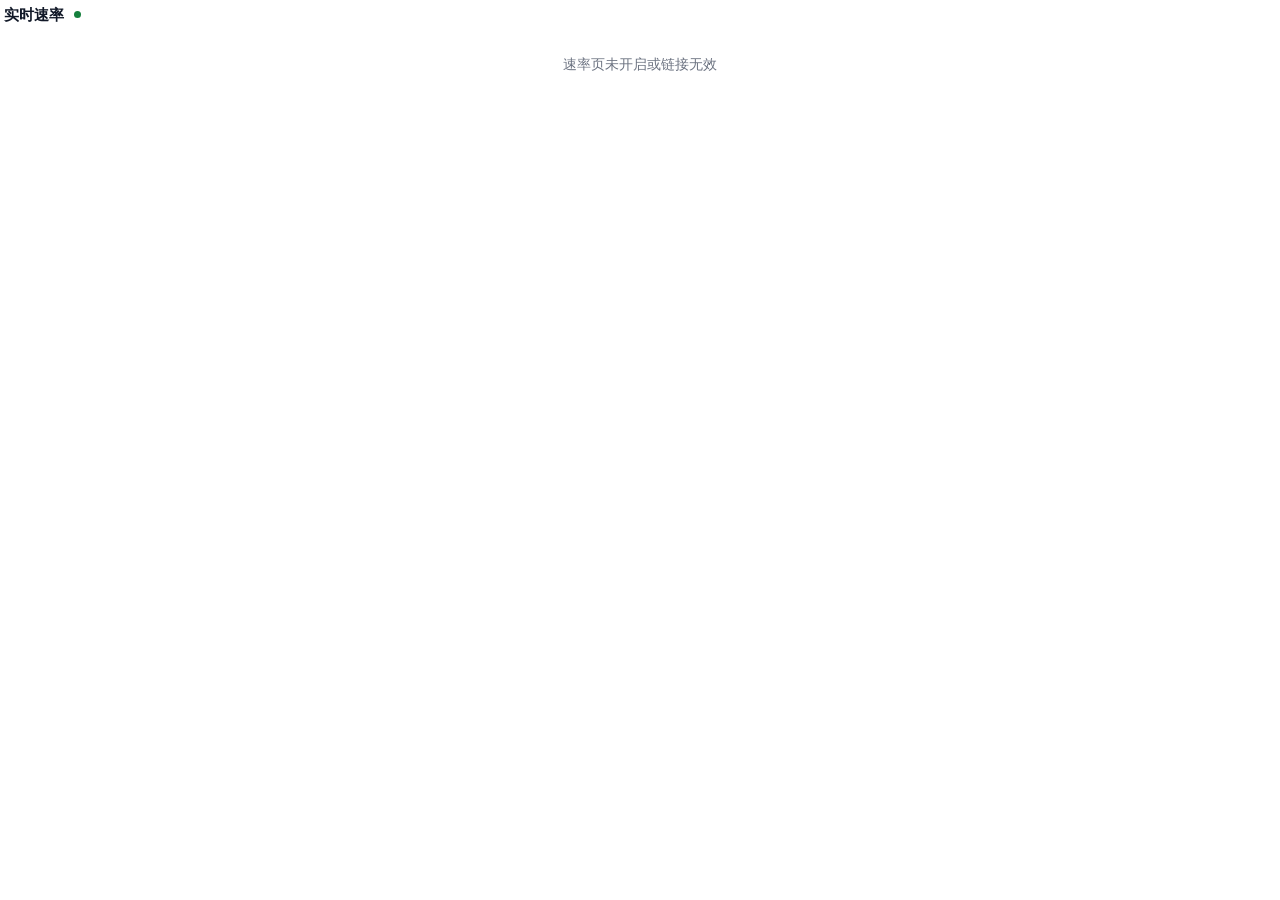
==== app/static/status.html @ 7c9ccd20 "新增实时速率：实例流量上报、按组公开速率页（可嵌入 NY 公告） - 实例可一键安装 gcpvm-traffic 上报服务（bash + curl，每 5 秒上报网卡累计字节） - 面板计算每台实例实" ====
<!doctype html>
<html lang="zh-CN">
<head>
<meta charset="utf-8">
<meta name="viewport" content="width=device-width, initial-scale=1">
<meta name="robots" content="noindex">
<title>实时速率</title>
<style>
:root {
  --bg: transparent; --card: #ffffff; --line: #e5e7eb; --text: #111827; --muted: #6b7280;
  --rx: #0d9488; --tx: #2563eb; --ok: #15803d; --ok-bg: #dcfce7; --off: #6b7280; --off-bg: #f3f4f6;
}
:root[data-theme="dark"] {
  --card: #1f2329; --line: #30363d; --text: #e6edf3; --muted: #8b949e;
  --rx: #2dd4bf; --tx: #60a5fa; --ok: #4ade80; --ok-bg: #12301f; --off: #8b949e; --off-bg: #262c36;
}
@media (prefers-color-scheme: dark) {
  :root[data-theme="auto"] {
    --card: #1f2329; --line: #30363d; --text: #e6edf3; --muted: #8b949e;
    --rx: #2dd4bf; --tx: #60a5fa; --ok: #4ade80; --ok-bg: #12301f; --off: #8b949e; --off-bg: #262c36;
  }
}
* { box-sizing: border-box; }
html, body { margin: 0; background: var(--bg); color: var(--text);
  font: 14px/1.45 -apple-system, BlinkMacSystemFont, "Segoe UI", "PingFang SC", "Microsoft YaHei", sans-serif; }
.wrap { padding: 4px 2px; }
.head { display: flex; align-items: center; gap: 10px; margin: 0 2px 10px; flex-wrap: wrap; }
.head h1 { font-size: 15px; margin: 0; font-weight: 650; }
.live { display: inline-flex; align-items: center; gap: 6px; font-size: 12px; color: var(--muted); }
.live i { width: 7px; height: 7px; border-radius: 50%; background: var(--ok); animation: pulse 2s infinite; }
.live.stale i { background: var(--off); animation: none; }
@keyframes pulse { 0%,100% { opacity: 1 } 50% { opacity: .3 } }
.grid { display: grid; grid-template-columns: repeat(auto-fill, minmax(230px, 1fr)); gap: 10px; }
.card { background: var(--card); border: 1px solid var(--line); border-radius: 10px; padding: 12px 14px 10px; }
.top { display: flex; justify-content: space-between; align-items: center; gap: 8px; margin-bottom: 8px; }
.name { font-weight: 650; font-size: 14.5px; white-space: nowrap; overflow: hidden; text-overflow: ellipsis; }
.pill { font-size: 11.5px; padding: 1px 8px; border-radius: 99px; white-space: nowrap; color: var(--ok); background: var(--ok-bg); }
.pill.off { color: var(--off); background: var(--off-bg); }
.rates { display: grid; grid-template-columns: 1fr 1fr; gap: 6px; }
.rate .lbl { font-size: 11.5px; color: var(--muted); }
.rate .val { font-size: 20px; font-weight: 650; font-variant-numeric: tabular-nums; letter-spacing: -.01em; }
.rate .val small { font-size: 12px; font-weight: 500; color: var(--muted); margin-left: 3px; }
.rx .lbl::before, .tx .lbl::before { content: ""; display: inline-block; width: 8px; height: 8px; border-radius: 2px; margin-right: 5px; vertical-align: 0; }
.rx .lbl::before { background: var(--rx); }
.tx .lbl::before { background: var(--tx); }
svg.spark { display: block; width: 100%; height: 34px; margin-top: 6px; }
.msg { color: var(--muted); padding: 18px 4px; text-align: center; }
</style>
</head>
<body>
<div class="wrap">
  <div class="head">
    <h1 id="title">实时速率</h1>
    <span class="live" id="live"><i></i><span id="updated">连接中…</span></span>
  </div>
  <div class="grid" id="grid"></div>
  <div class="msg" id="msg" hidden></div>
</div>
<script>
"use strict";
const params = new URLSearchParams(location.search);
const theme = ["light", "dark", "auto"].includes(params.get("theme")) ? params.get("theme") : "auto";
document.documentElement.dataset.theme = theme;
if (params.get("bg")) {
  const bg = params.get("bg");
  if (/^(transparent|#[0-9a-fA-F]{3,8})$/.test(bg)) document.documentElement.style.setProperty("--bg", bg);
}
const HISTORY = 36;
const history = {};
const esc = (v) => String(v ?? "").replace(/[&<>"']/g, (c) => ({ "&": "&amp;", "<": "&lt;", ">": "&gt;", '"': "&quot;", "'": "&#39;" }[c]));

function fmt(bps) {
  const units = [["Gbps", 1e9], ["Mbps", 1e6], ["Kbps", 1e3]];
  for (const [u, n] of units) if (bps >= n) return [(bps / n).toFixed(bps / n >= 100 ? 0 : bps / n >= 10 ? 1 : 2), u];
  return [String(Math.round(bps)), "bps"];
}
function spark(points, max) {
  const w = 200, h = 34, step = w / (HISTORY - 1);
  const base = `<line x1="0" y1="${h - 1}" x2="${w}" y2="${h - 1}" stroke="var(--line)" stroke-width="1" vector-effect="non-scaling-stroke"/>`;
  if (points.length < 2) return `<svg class="spark" viewBox="0 0 ${w} ${h}" preserveAspectRatio="none" aria-hidden="true">${base}</svg>`;
  const off = HISTORY - points.length;
  const path = (key) => points.map((p, i) => `${((off + i) * step).toFixed(1)},${(h - 2 - (p[key] / max) * (h - 4)).toFixed(1)}`).join(" ");
  return `<svg class="spark" viewBox="0 0 ${w} ${h}" preserveAspectRatio="none" aria-hidden="true">${base}
    <polyline points="${path("rx")}" fill="none" stroke="var(--rx)" stroke-width="1.6" vector-effect="non-scaling-stroke"/>
    <polyline points="${path("tx")}" fill="none" stroke="var(--tx)" stroke-width="1.6" vector-effect="non-scaling-stroke"/>
  </svg>`;
}
function render(data) {
  document.getElementById("title").textContent = data.title || "实时速率";
  document.title = data.title || "实时速率";
  const grid = document.getElementById("grid");
  const msg = document.getElementById("msg");
  if (!data.groups.length) {
    grid.innerHTML = "";
    msg.textContent = "暂无数据";
    msg.hidden = false;
    return;
  }
  msg.hidden = true;
  grid.innerHTML = data.groups.map((g) => {
    const h = (history[g.name] = (history[g.name] || []).concat([{ rx: g.rx_bps, tx: g.tx_bps }]).slice(-HISTORY));
    const max = Math.max(1, ...h.map((p) => Math.max(p.rx, p.tx)));
    const [rv, ru] = fmt(g.rx_bps);
    const [tv, tu] = fmt(g.tx_bps);
    const online = g.online > 0;
    return `<div class="card">
      <div class="top"><span class="name" title="${esc(g.name)}">${esc(g.name)}</span>
        <span class="pill ${online ? "" : "off"}">${online ? `${g.online}/${g.total} 在线` : "离线"}</span></div>
      <div class="rates">
        <div class="rate rx"><div class="lbl">下行</div><div class="val">${rv}<small>${ru}</small></div></div>
        <div class="rate tx"><div class="lbl">上行</div><div class="val">${tv}<small>${tu}</small></div></div>
      </div>
      ${spark(h, max)}
    </div>`;
  }).join("");
}
let fails = 0;
async function tick() {
  try {
    const key = params.get("key") || "";
    const res = await fetch(`/api/public/traffic?key=${encodeURIComponent(key)}`, { cache: "no-store" });
    if (res.status === 404) {
      document.getElementById("grid").innerHTML = "";
      const msg = document.getElementById("msg");
      msg.textContent = "速率页未开启或链接无效";
      msg.hidden = false;
      document.getElementById("updated").textContent = "";
      return setTimeout(tick, 30000);
    }
    const data = await res.json();
    render(data);
    fails = 0;
    document.getElementById("live").classList.remove("stale");
    document.getElementById("updated").textContent = "实时 · " + new Date().toLocaleTimeString("zh-CN", { hour12: false });
  } catch (_) {
    fails += 1;
    if (fails >= 2) {
      document.getElementById("live").classList.add("stale");
      document.getElementById("updated").textContent = "连接中断，重试中…";
    }
  }
  setTimeout(tick, 5000);
}
tick();
</script>
</body>
</html>
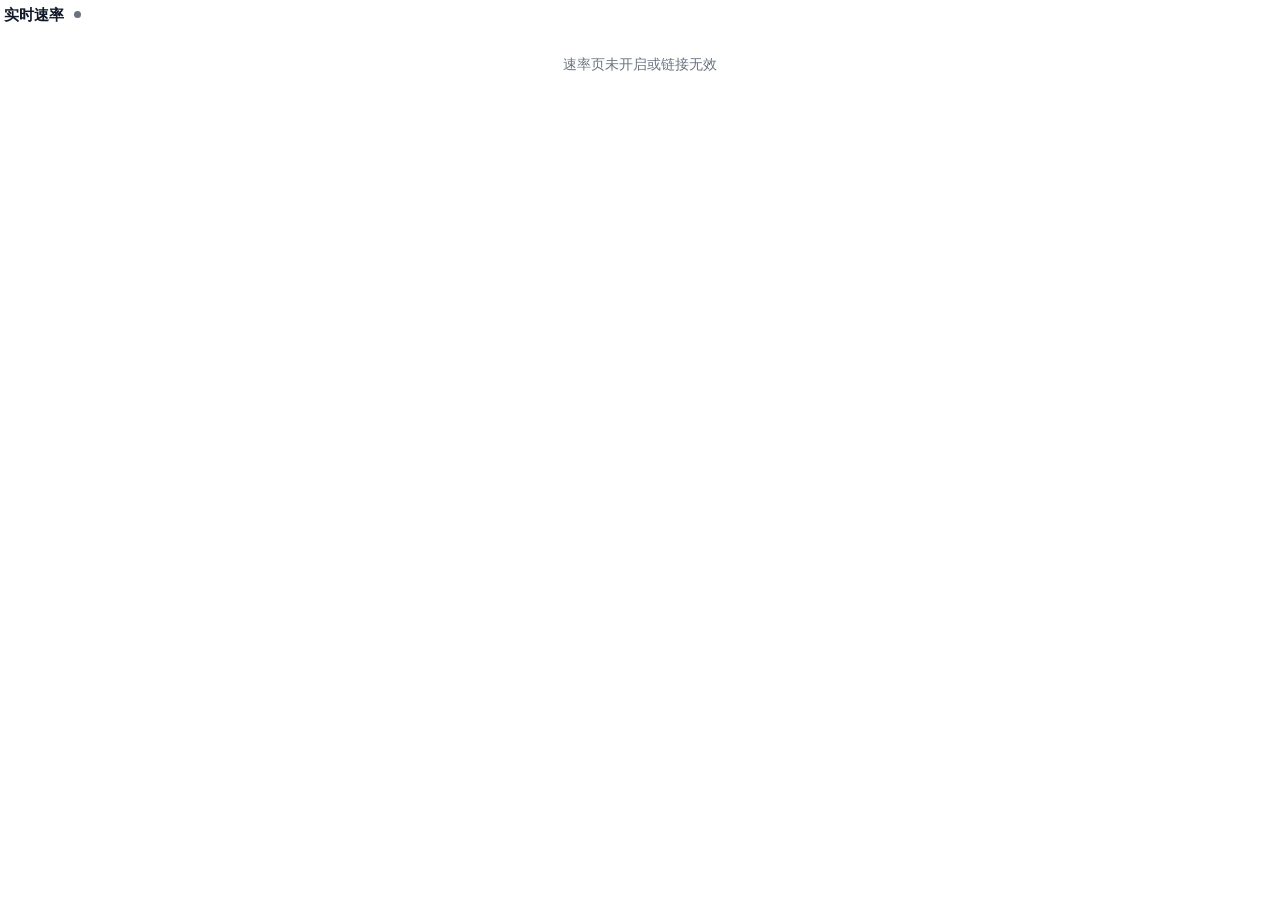
==== commit e3697d29: "实时速率改为每秒更新：实例每秒上报，速率页用 SSE 每秒推送 - 流量上报间隔 5 秒 -> 1 秒，超过 10 秒未上报视为离线，curl 带专用 UA - 新增 /api/public/traf" ====
--- a/app/static/status.html
+++ b/app/static/status.html
@@ -65,7 +65,7 @@
   const bg = params.get("bg");
   if (/^(transparent|#[0-9a-fA-F]{3,8})$/.test(bg)) document.documentElement.style.setProperty("--bg", bg);
 }
-const HISTORY = 36;
+const HISTORY = 60;
 const history = {};
 const esc = (v) => String(v ?? "").replace(/[&<>"']/g, (c) => ({ "&": "&amp;", "<": "&lt;", ">": "&gt;", '"': "&quot;", "'": "&#39;" }[c]));
 
@@ -114,34 +114,57 @@
     </div>`;
   }).join("");
 }
-let fails = 0;
-async function tick() {
+const key = params.get("key") || "";
+const $id = (id) => document.getElementById(id);
+function showLive(ok, text) {
+  $id("live").classList.toggle("stale", !ok);
+  $id("updated").textContent = text;
+}
+function onData(data) {
+  render(data);
+  showLive(true, "实时 · " + new Date().toLocaleTimeString("zh-CN", { hour12: false }));
+}
+function showInvalid() {
+  $id("grid").innerHTML = "";
+  $id("msg").textContent = "速率页未开启或链接无效";
+  $id("msg").hidden = false;
+  showLive(false, "");
+}
+// 先用普通请求确认链接有效，再建立 SSE 推送（每秒一次）；SSE 不可用时退回每 2 秒轮询
+let es = null;
+let pollTimer = null;
+async function check() {
   try {
-    const key = params.get("key") || "";
     const res = await fetch(`/api/public/traffic?key=${encodeURIComponent(key)}`, { cache: "no-store" });
-    if (res.status === 404) {
-      document.getElementById("grid").innerHTML = "";
-      const msg = document.getElementById("msg");
-      msg.textContent = "速率页未开启或链接无效";
-      msg.hidden = false;
-      document.getElementById("updated").textContent = "";
-      return setTimeout(tick, 30000);
-    }
-    const data = await res.json();
-    render(data);
-    fails = 0;
-    document.getElementById("live").classList.remove("stale");
-    document.getElementById("updated").textContent = "实时 · " + new Date().toLocaleTimeString("zh-CN", { hour12: false });
+    if (res.status === 404) { showInvalid(); return false; }
+    onData(await res.json());
+    return true;
   } catch (_) {
-    fails += 1;
-    if (fails >= 2) {
-      document.getElementById("live").classList.add("stale");
-      document.getElementById("updated").textContent = "连接中断，重试中…";
-    }
+    showLive(false, "连接中断，重试中…");
+    return null;
   }
-  setTimeout(tick, 5000);
 }
-tick();
+async function start() {
+  clearTimeout(pollTimer);
+  const ok = await check();
+  if (ok === false) return void (pollTimer = setTimeout(start, 30000));
+  if (ok === null) return void (pollTimer = setTimeout(start, 3000));
+  if (!window.EventSource) return poll();
+  let gotData = false;
+  es = new EventSource(`/api/public/traffic/stream?key=${encodeURIComponent(key)}`);
+  es.onmessage = (e) => { gotData = true; try { onData(JSON.parse(e.data)); } catch (_) {} };
+  es.addEventListener("closed", () => { es.close(); showInvalid(); pollTimer = setTimeout(start, 30000); });
+  es.onerror = () => {
+    showLive(false, "连接中断，重试中…");
+    if (!gotData) { es.close(); poll(); }  // 推送被代理拦截：改为轮询
+  };
+}
+async function poll() {
+  const ok = await check();
+  if (ok === false) return void (pollTimer = setTimeout(start, 30000));
+  pollTimer = setTimeout(poll, 2000);
+}
+start();
 </script>
 </body>
 </html>
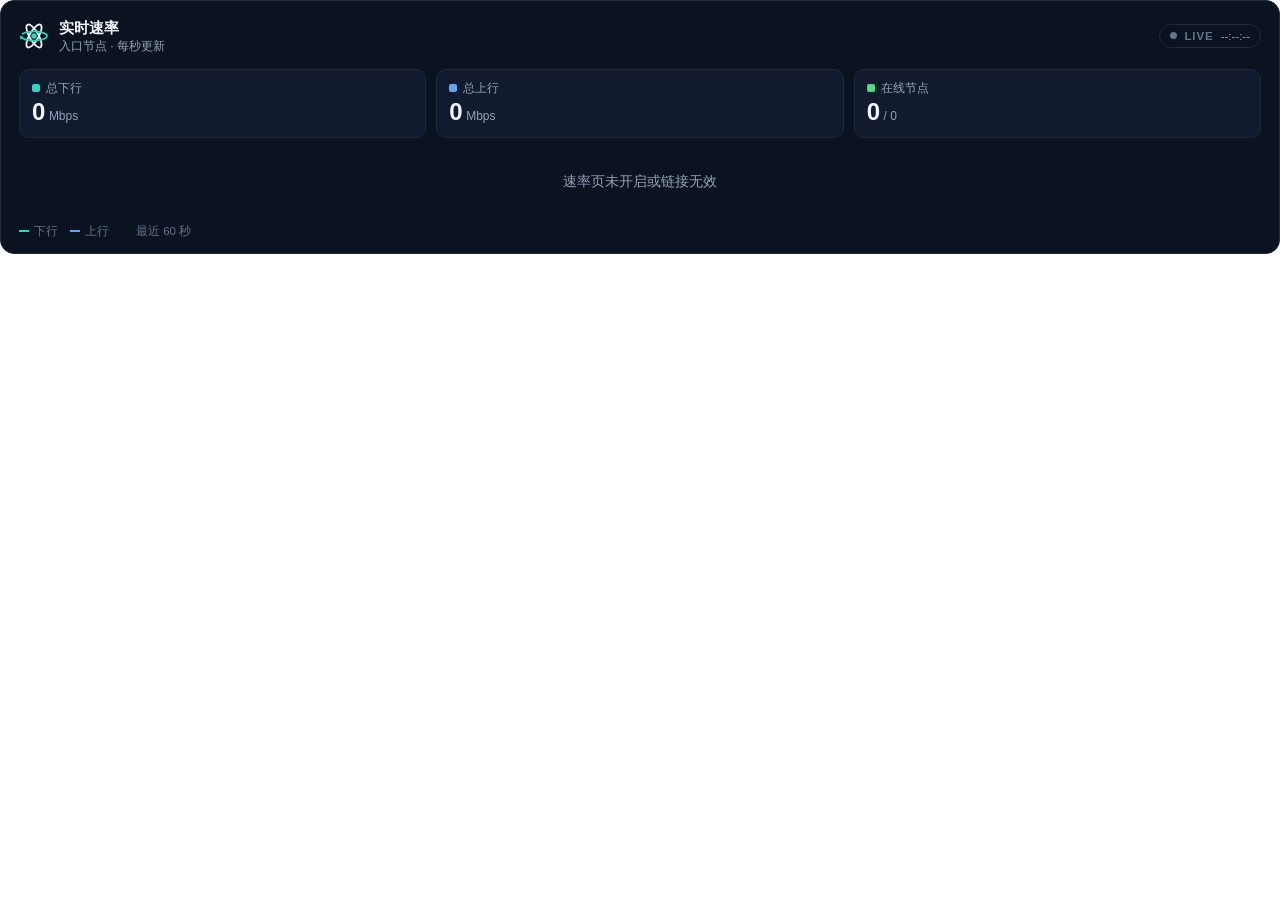
==== commit 22d13e60: "重新设计公开速率页：品牌深色面板、合计概览、分组行内实时曲线 - 顶部品牌标识 + LIVE 指示与时间；总下行 / 总上行 / 在线节点概览 - 每组一行：节点在线点阵、最近 60 秒上下行曲线、实" ====
--- a/app/static/status.html
+++ b/app/static/status.html
@@ -7,132 +7,261 @@
 <title>实时速率</title>
 <style>
 :root {
-  --bg: transparent; --card: #ffffff; --line: #e5e7eb; --text: #111827; --muted: #6b7280;
-  --rx: #0d9488; --tx: #2563eb; --ok: #15803d; --ok-bg: #dcfce7; --off: #6b7280; --off-bg: #f3f4f6;
-}
-:root[data-theme="dark"] {
-  --card: #1f2329; --line: #30363d; --text: #e6edf3; --muted: #8b949e;
-  --rx: #2dd4bf; --tx: #60a5fa; --ok: #4ade80; --ok-bg: #12301f; --off: #8b949e; --off-bg: #262c36;
-}
-@media (prefers-color-scheme: dark) {
+  --page: transparent;
+  --panel: #0B1220; --row: #111A2E; --row-hover: #16213A; --line: #1E293B;
+  --text: #F1F5F9; --muted: #94A3B8; --faint: #64748B;
+  --rx: #2DD4BF; --tx: #60A5FA; --ok: #4ADE80; --off: #334155;
+}
+:root[data-theme="light"] {
+  --panel: #FFFFFF; --row: #F8FAFC; --row-hover: #F1F5F9; --line: #E2E8F0;
+  --text: #0F172A; --muted: #64748B; --faint: #94A3B8;
+  --rx: #0D9488; --tx: #2563EB; --ok: #16A34A; --off: #CBD5E1;
+}
+@media (prefers-color-scheme: light) {
   :root[data-theme="auto"] {
-    --card: #1f2329; --line: #30363d; --text: #e6edf3; --muted: #8b949e;
-    --rx: #2dd4bf; --tx: #60a5fa; --ok: #4ade80; --ok-bg: #12301f; --off: #8b949e; --off-bg: #262c36;
+    --panel: #FFFFFF; --row: #F8FAFC; --row-hover: #F1F5F9; --line: #E2E8F0;
+    --text: #0F172A; --muted: #64748B; --faint: #94A3B8;
+    --rx: #0D9488; --tx: #2563EB; --ok: #16A34A; --off: #CBD5E1;
   }
 }
 * { box-sizing: border-box; }
-html, body { margin: 0; background: var(--bg); color: var(--text);
-  font: 14px/1.45 -apple-system, BlinkMacSystemFont, "Segoe UI", "PingFang SC", "Microsoft YaHei", sans-serif; }
-.wrap { padding: 4px 2px; }
-.head { display: flex; align-items: center; gap: 10px; margin: 0 2px 10px; flex-wrap: wrap; }
-.head h1 { font-size: 15px; margin: 0; font-weight: 650; }
-.live { display: inline-flex; align-items: center; gap: 6px; font-size: 12px; color: var(--muted); }
-.live i { width: 7px; height: 7px; border-radius: 50%; background: var(--ok); animation: pulse 2s infinite; }
-.live.stale i { background: var(--off); animation: none; }
-@keyframes pulse { 0%,100% { opacity: 1 } 50% { opacity: .3 } }
-.grid { display: grid; grid-template-columns: repeat(auto-fill, minmax(230px, 1fr)); gap: 10px; }
-.card { background: var(--card); border: 1px solid var(--line); border-radius: 10px; padding: 12px 14px 10px; }
-.top { display: flex; justify-content: space-between; align-items: center; gap: 8px; margin-bottom: 8px; }
-.name { font-weight: 650; font-size: 14.5px; white-space: nowrap; overflow: hidden; text-overflow: ellipsis; }
-.pill { font-size: 11.5px; padding: 1px 8px; border-radius: 99px; white-space: nowrap; color: var(--ok); background: var(--ok-bg); }
-.pill.off { color: var(--off); background: var(--off-bg); }
-.rates { display: grid; grid-template-columns: 1fr 1fr; gap: 6px; }
-.rate .lbl { font-size: 11.5px; color: var(--muted); }
-.rate .val { font-size: 20px; font-weight: 650; font-variant-numeric: tabular-nums; letter-spacing: -.01em; }
-.rate .val small { font-size: 12px; font-weight: 500; color: var(--muted); margin-left: 3px; }
-.rx .lbl::before, .tx .lbl::before { content: ""; display: inline-block; width: 8px; height: 8px; border-radius: 2px; margin-right: 5px; vertical-align: 0; }
-.rx .lbl::before { background: var(--rx); }
-.tx .lbl::before { background: var(--tx); }
-svg.spark { display: block; width: 100%; height: 34px; margin-top: 6px; }
-.msg { color: var(--muted); padding: 18px 4px; text-align: center; }
+html, body { margin: 0; background: var(--page); color: var(--text);
+  font: 14px/1.4 -apple-system, BlinkMacSystemFont, "Segoe UI", "PingFang SC", "Microsoft YaHei", sans-serif; }
+.num, .v, .clock { font-variant-numeric: tabular-nums; font-feature-settings: "tnum"; }
+
+.panel { background: var(--panel); border: 1px solid var(--line); border-radius: 14px; padding: 16px 18px 14px; }
+
+.head { display: flex; align-items: center; justify-content: space-between; gap: 12px; }
+.brand { display: flex; align-items: center; gap: 10px; min-width: 0; }
+.brand svg { flex: none; }
+.title { font-size: 15px; font-weight: 700; letter-spacing: .01em; white-space: nowrap; overflow: hidden; text-overflow: ellipsis; }
+.sub { font-size: 12px; color: var(--muted); }
+.live { display: inline-flex; align-items: center; gap: 7px; font-size: 11.5px; font-weight: 600; letter-spacing: .08em;
+  color: var(--ok); border: 1px solid color-mix(in srgb, var(--ok) 35%, transparent); padding: 3px 10px; border-radius: 99px; white-space: nowrap; }
+.live i { width: 7px; height: 7px; border-radius: 50%; background: currentColor; position: relative; }
+.live i::after { content: ""; position: absolute; inset: -4px; border-radius: 50%; border: 1.5px solid currentColor; animation: ping 1.6s ease-out infinite; }
+.live .clock { font-weight: 500; letter-spacing: 0; color: var(--muted); }
+.live.stale { color: var(--faint); border-color: var(--line); }
+.live.stale i::after { animation: none; opacity: 0; }
+@keyframes ping { 0% { transform: scale(.6); opacity: .9 } 100% { transform: scale(1.8); opacity: 0 } }
+
+.summary { display: grid; grid-template-columns: repeat(3, minmax(0, 1fr)); gap: 10px; margin: 14px 0 12px; }
+.stat { padding: 10px 12px; border-radius: 10px; background: var(--row); border: 1px solid var(--line); min-width: 0; }
+.stat .k { display: flex; align-items: center; gap: 6px; font-size: 12px; color: var(--muted); }
+.stat .k b { width: 8px; height: 8px; border-radius: 2px; display: inline-block; }
+.stat .v { font-size: 24px; font-weight: 700; letter-spacing: -.02em; line-height: 1.25; white-space: nowrap; }
+.stat .v small { font-size: 12px; font-weight: 500; color: var(--muted); margin-left: 4px; letter-spacing: 0; }
+
+.rows { display: flex; flex-direction: column; gap: 6px; }
+.row { display: grid; grid-template-columns: minmax(110px, 1.1fr) minmax(120px, 2.2fr) 118px 118px; align-items: center; gap: 14px;
+  padding: 8px 12px; border-radius: 10px; background: var(--row); border: 1px solid var(--line); transition: background .2s; }
+.row:hover { background: var(--row-hover); }
+.row.offline { opacity: .6; }
+.gname { font-weight: 650; font-size: 14px; white-space: nowrap; overflow: hidden; text-overflow: ellipsis; }
+.dots { display: flex; align-items: center; gap: 4px; margin-top: 4px; font-size: 11.5px; color: var(--muted); }
+.dots i { width: 6px; height: 6px; border-radius: 50%; background: var(--off); }
+.dots i.on { background: var(--ok); }
+.dots span { margin-left: 4px; }
+svg.chart { width: 100%; height: 38px; display: block; }
+.num { text-align: right; white-space: nowrap; }
+.num .lbl { display: block; font-size: 11px; color: var(--muted); }
+.num .lbl::before { content: ""; display: inline-block; width: 0; height: 0; margin-right: 5px; vertical-align: 1px;
+  border-left: 4px solid transparent; border-right: 4px solid transparent; }
+.num.rx .lbl::before { border-top: 6px solid var(--rx); }
+.num.tx .lbl::before { border-bottom: 6px solid var(--tx); }
+.num b { font-size: 18px; font-weight: 700; letter-spacing: -.01em; }
+.num small { font-size: 11.5px; color: var(--muted); margin-left: 3px; }
+
+.foot { display: flex; justify-content: space-between; gap: 10px; margin-top: 10px; font-size: 11.5px; color: var(--faint); }
+.legend { display: flex; gap: 12px; }
+.legend span::before { content: ""; display: inline-block; width: 10px; height: 2px; margin-right: 5px; vertical-align: 3px; }
+.legend .l-rx::before { background: var(--rx); }
+.legend .l-tx::before { background: var(--tx); }
+.msg { color: var(--muted); padding: 22px 4px; text-align: center; }
+
+@media (max-width: 560px) {
+  .panel { padding: 14px 12px 12px; }
+  .summary { gap: 6px; }
+  .stat { padding: 8px 9px; }
+  .stat .v { font-size: 18px; }
+  .row { grid-template-columns: 1fr auto auto; grid-template-areas: "g rx tx" "c c c"; gap: 6px 12px; }
+  .row .g { grid-area: g; } .row .chart { grid-area: c; height: 30px; }
+  .row .num.rx { grid-area: rx; } .row .num.tx { grid-area: tx; }
+  .num b { font-size: 16px; }
+  .foot .legend { display: none; }
+  .live .clock { display: none; }
+}
 </style>
 </head>
 <body>
-<div class="wrap">
-  <div class="head">
-    <h1 id="title">实时速率</h1>
-    <span class="live" id="live"><i></i><span id="updated">连接中…</span></span>
-  </div>
-  <div class="grid" id="grid"></div>
+<div class="panel">
+  <header class="head">
+    <div class="brand">
+      <svg viewBox="0 0 120 120" width="30" height="30" aria-hidden="true">
+        <g fill="none" stroke-width="7" stroke-linecap="round">
+          <ellipse cx="60" cy="60" rx="52" ry="18" transform="rotate(60 60 60)" stroke="currentColor"></ellipse>
+          <ellipse cx="60" cy="60" rx="52" ry="18" transform="rotate(120 60 60)" stroke="currentColor"></ellipse>
+          <path d="M14.09 51.55 A52 18 0 1 1 11.13 66.16" stroke="var(--rx)"></path>
+        </g>
+        <polygon points="2.6,59.4 18.4,62.7 6.6,74.6" fill="var(--rx)"></polygon>
+        <circle cx="60" cy="60" r="11" fill="var(--rx)"></circle>
+      </svg>
+      <div style="min-width:0">
+        <div class="title" id="title">实时速率</div>
+        <div class="sub">入口节点 · 每秒更新</div>
+      </div>
+    </div>
+    <div class="live" id="live"><i></i>LIVE <span class="clock" id="clock">--:--:--</span></div>
+  </header>
+
+  <section class="summary" aria-label="合计">
+    <div class="stat"><div class="k"><b style="background:var(--rx)"></b>总下行</div><div class="v"><span id="sum-rx">0</span><small id="sum-rx-u">Mbps</small></div></div>
+    <div class="stat"><div class="k"><b style="background:var(--tx)"></b>总上行</div><div class="v"><span id="sum-tx">0</span><small id="sum-tx-u">Mbps</small></div></div>
+    <div class="stat"><div class="k"><b style="background:var(--ok)"></b>在线节点</div><div class="v"><span id="sum-on">0</span><small id="sum-total">/ 0</small></div></div>
+  </section>
+
+  <section class="rows" id="rows" aria-label="各组速率"></section>
   <div class="msg" id="msg" hidden></div>
+
+  <footer class="foot">
+    <span class="legend"><span class="l-rx">下行</span><span class="l-tx">上行</span><span>最近 60 秒</span></span>
+    <span id="foot-note">连接中…</span>
+  </footer>
 </div>
 <script>
 "use strict";
 const params = new URLSearchParams(location.search);
-const theme = ["light", "dark", "auto"].includes(params.get("theme")) ? params.get("theme") : "auto";
+const theme = ["light", "dark", "auto"].includes(params.get("theme")) ? params.get("theme") : "dark";
 document.documentElement.dataset.theme = theme;
-if (params.get("bg")) {
-  const bg = params.get("bg");
-  if (/^(transparent|#[0-9a-fA-F]{3,8})$/.test(bg)) document.documentElement.style.setProperty("--bg", bg);
-}
-const HISTORY = 60;
-const history = {};
-const esc = (v) => String(v ?? "").replace(/[&<>"']/g, (c) => ({ "&": "&amp;", "<": "&lt;", ">": "&gt;", '"': "&quot;", "'": "&#39;" }[c]));
-
-function fmt(bps) {
-  const units = [["Gbps", 1e9], ["Mbps", 1e6], ["Kbps", 1e3]];
-  for (const [u, n] of units) if (bps >= n) return [(bps / n).toFixed(bps / n >= 100 ? 0 : bps / n >= 10 ? 1 : 2), u];
-  return [String(Math.round(bps)), "bps"];
-}
-function spark(points, max) {
-  const w = 200, h = 34, step = w / (HISTORY - 1);
-  const base = `<line x1="0" y1="${h - 1}" x2="${w}" y2="${h - 1}" stroke="var(--line)" stroke-width="1" vector-effect="non-scaling-stroke"/>`;
-  if (points.length < 2) return `<svg class="spark" viewBox="0 0 ${w} ${h}" preserveAspectRatio="none" aria-hidden="true">${base}</svg>`;
-  const off = HISTORY - points.length;
-  const path = (key) => points.map((p, i) => `${((off + i) * step).toFixed(1)},${(h - 2 - (p[key] / max) * (h - 4)).toFixed(1)}`).join(" ");
-  return `<svg class="spark" viewBox="0 0 ${w} ${h}" preserveAspectRatio="none" aria-hidden="true">${base}
-    <polyline points="${path("rx")}" fill="none" stroke="var(--rx)" stroke-width="1.6" vector-effect="non-scaling-stroke"/>
-    <polyline points="${path("tx")}" fill="none" stroke="var(--tx)" stroke-width="1.6" vector-effect="non-scaling-stroke"/>
-  </svg>`;
-}
-function render(data) {
-  document.getElementById("title").textContent = data.title || "实时速率";
-  document.title = data.title || "实时速率";
-  const grid = document.getElementById("grid");
-  const msg = document.getElementById("msg");
-  if (!data.groups.length) {
-    grid.innerHTML = "";
-    msg.textContent = "暂无数据";
-    msg.hidden = false;
-    return;
-  }
-  msg.hidden = true;
-  grid.innerHTML = data.groups.map((g) => {
-    const h = (history[g.name] = (history[g.name] || []).concat([{ rx: g.rx_bps, tx: g.tx_bps }]).slice(-HISTORY));
-    const max = Math.max(1, ...h.map((p) => Math.max(p.rx, p.tx)));
-    const [rv, ru] = fmt(g.rx_bps);
-    const [tv, tu] = fmt(g.tx_bps);
-    const online = g.online > 0;
-    return `<div class="card">
-      <div class="top"><span class="name" title="${esc(g.name)}">${esc(g.name)}</span>
-        <span class="pill ${online ? "" : "off"}">${online ? `${g.online}/${g.total} 在线` : "离线"}</span></div>
-      <div class="rates">
-        <div class="rate rx"><div class="lbl">下行</div><div class="val">${rv}<small>${ru}</small></div></div>
-        <div class="rate tx"><div class="lbl">上行</div><div class="val">${tv}<small>${tu}</small></div></div>
-      </div>
-      ${spark(h, max)}
-    </div>`;
-  }).join("");
+if (params.get("bg") && /^(transparent|#[0-9a-fA-F]{3,8})$/.test(params.get("bg"))) {
+  document.documentElement.style.setProperty("--page", params.get("bg"));
 }
 const key = params.get("key") || "";
 const $id = (id) => document.getElementById(id);
-function showLive(ok, text) {
+const esc = (v) => String(v ?? "").replace(/[&<>"']/g, (c) => ({ "&": "&amp;", "<": "&lt;", ">": "&gt;", '"': "&quot;", "'": "&#39;" }[c]));
+const HISTORY = 60;
+const MAX_DOTS = 10;
+const reduceMotion = window.matchMedia && matchMedia("(prefers-reduced-motion: reduce)").matches;
+
+function split(bps) {
+  for (const [u, n] of [["Gbps", 1e9], ["Mbps", 1e6], ["Kbps", 1e3]]) {
+    if (bps >= n) { const v = bps / n; return [v.toFixed(v >= 100 ? 0 : v >= 10 ? 1 : 2), u]; }
+  }
+  return [String(Math.round(bps)), "bps"];
+}
+
+// ---- 数字平滑过渡 ----
+const tweens = new Map();
+function animate(el, unitEl, target) {
+  const from = tweens.has(el) ? tweens.get(el).current : target;
+  const t = { from, to: target, current: from, start: performance.now() };
+  tweens.set(el, t);
+  const dur = reduceMotion ? 0 : 650;
+  const step = (now) => {
+    if (tweens.get(el) !== t) return;
+    const p = dur ? Math.min(1, (now - t.start) / dur) : 1;
+    const e = 1 - Math.pow(1 - p, 3);
+    t.current = t.from + (t.to - t.from) * e;
+    const [v, u] = split(t.current);
+    el.textContent = v;
+    if (unitEl) unitEl.textContent = u;
+    if (p < 1) requestAnimationFrame(step);
+  };
+  requestAnimationFrame(step);
+}
+
+// ---- 每个组一行，DOM 只建一次，之后原地更新 ----
+const rows = new Map();
+function rowFor(name) {
+  if (rows.has(name)) return rows.get(name);
+  const el = document.createElement("div");
+  el.className = "row";
+  el.innerHTML = `
+    <div class="g"><div class="gname" title="${esc(name)}">${esc(name)}</div><div class="dots"></div></div>
+    <svg class="chart" viewBox="0 0 300 38" preserveAspectRatio="none" aria-hidden="true">
+      <line x1="0" y1="37" x2="300" y2="37" stroke="var(--line)" stroke-width="1" vector-effect="non-scaling-stroke"></line>
+      <path class="area" fill="var(--rx)" fill-opacity="0.14"></path>
+      <polyline class="lrx" fill="none" stroke="var(--rx)" stroke-width="1.8" stroke-linejoin="round" vector-effect="non-scaling-stroke"></polyline>
+      <polyline class="ltx" fill="none" stroke="var(--tx)" stroke-width="1.5" stroke-linejoin="round" vector-effect="non-scaling-stroke"></polyline>
+    </svg>
+    <div class="num rx"><span class="lbl">下行</span><b>0</b><small>Mbps</small></div>
+    <div class="num tx"><span class="lbl">上行</span><b>0</b><small>Mbps</small></div>`;
+  const r = { el, hist: [], dots: el.querySelector(".dots"), area: el.querySelector(".area"),
+    lrx: el.querySelector(".lrx"), ltx: el.querySelector(".ltx"),
+    rxB: el.querySelector(".rx b"), rxU: el.querySelector(".rx small"),
+    txB: el.querySelector(".tx b"), txU: el.querySelector(".tx small") };
+  rows.set(name, r);
+  return r;
+}
+function drawChart(r) {
+  const h = r.hist, W = 300, H = 38, step = W / (HISTORY - 1), off = HISTORY - h.length;
+  if (h.length < 2) { r.area.setAttribute("d", ""); r.lrx.setAttribute("points", ""); r.ltx.setAttribute("points", ""); return; }
+  const max = Math.max(1, ...h.map((p) => Math.max(p.rx, p.tx))) * 1.12;
+  const y = (v) => (H - 2 - (v / max) * (H - 6)).toFixed(1);
+  const pts = (k) => h.map((p, i) => `${((off + i) * step).toFixed(1)},${y(p[k])}`).join(" ");
+  const rx = pts("rx");
+  r.lrx.setAttribute("points", rx);
+  r.ltx.setAttribute("points", pts("tx"));
+  r.area.setAttribute("d", `M${(off * step).toFixed(1)},${H} L${rx.replace(/ /g, " L")} L${W},${H} Z`);
+}
+function drawDots(r, g) {
+  if (g.total > MAX_DOTS) {
+    r.dots.innerHTML = `<i class="${g.online ? "on" : ""}"></i><span>${g.online}/${g.total} 在线</span>`;
+  } else {
+    r.dots.innerHTML = Array.from({ length: g.total }, (_, i) => `<i class="${i < g.online ? "on" : ""}"></i>`).join("")
+      + `<span>${g.online ? `${g.online}/${g.total} 在线` : "离线"}</span>`;
+  }
+}
+
+function render(data) {
+  $id("title").textContent = data.title || "实时速率";
+  document.title = data.title || "实时速率";
+  const box = $id("rows");
+  if (!data.groups.length) {
+    box.innerHTML = ""; rows.clear();
+    $id("msg").textContent = "暂无数据"; $id("msg").hidden = false;
+  } else {
+    $id("msg").hidden = true;
+  }
+  let srx = 0, stx = 0, son = 0, stot = 0;
+  const names = new Set();
+  data.groups.forEach((g, idx) => {
+    names.add(g.name);
+    const r = rowFor(g.name);
+    if (box.children[idx] !== r.el) box.insertBefore(r.el, box.children[idx] || null);
+    r.hist = r.hist.concat([{ rx: g.rx_bps, tx: g.tx_bps }]).slice(-HISTORY);
+    r.el.classList.toggle("offline", g.online === 0);
+    animate(r.rxB, r.rxU, g.rx_bps);
+    animate(r.txB, r.txU, g.tx_bps);
+    drawDots(r, g);
+    drawChart(r);
+    srx += g.rx_bps; stx += g.tx_bps; son += g.online; stot += g.total;
+  });
+  for (const [n, r] of rows) if (!names.has(n)) { r.el.remove(); rows.delete(n); }
+  animate($id("sum-rx"), $id("sum-rx-u"), srx);
+  animate($id("sum-tx"), $id("sum-tx-u"), stx);
+  $id("sum-on").textContent = son;
+  $id("sum-total").textContent = `/ ${stot}`;
+}
+
+function showLive(ok, note) {
   $id("live").classList.toggle("stale", !ok);
-  $id("updated").textContent = text;
+  $id("foot-note").textContent = note;
 }
 function onData(data) {
   render(data);
-  showLive(true, "实时 · " + new Date().toLocaleTimeString("zh-CN", { hour12: false }));
+  $id("clock").textContent = new Date().toLocaleTimeString("zh-CN", { hour12: false });
+  showLive(true, "数据每秒推送");
 }
 function showInvalid() {
-  $id("grid").innerHTML = "";
-  $id("msg").textContent = "速率页未开启或链接无效";
-  $id("msg").hidden = false;
+  $id("rows").innerHTML = ""; rows.clear();
+  $id("msg").textContent = "速率页未开启或链接无效"; $id("msg").hidden = false;
   showLive(false, "");
 }
-// 先用普通请求确认链接有效，再建立 SSE 推送（每秒一次）；SSE 不可用时退回每 2 秒轮询
+
+// 先确认链接有效，再建立 SSE 推送（每秒一次）；SSE 不可用时退回每 2 秒轮询
 let es = null;
-let pollTimer = null;
+let timer = null;
 async function check() {
   try {
     const res = await fetch(`/api/public/traffic?key=${encodeURIComponent(key)}`, { cache: "no-store" });
@@ -145,24 +274,25 @@
   }
 }
 async function start() {
-  clearTimeout(pollTimer);
+  clearTimeout(timer);
   const ok = await check();
-  if (ok === false) return void (pollTimer = setTimeout(start, 30000));
-  if (ok === null) return void (pollTimer = setTimeout(start, 3000));
+  if (ok === false) return void (timer = setTimeout(start, 30000));
+  if (ok === null) return void (timer = setTimeout(start, 3000));
   if (!window.EventSource) return poll();
-  let gotData = false;
+  let got = false;
   es = new EventSource(`/api/public/traffic/stream?key=${encodeURIComponent(key)}`);
-  es.onmessage = (e) => { gotData = true; try { onData(JSON.parse(e.data)); } catch (_) {} };
-  es.addEventListener("closed", () => { es.close(); showInvalid(); pollTimer = setTimeout(start, 30000); });
+  es.onmessage = (e) => { got = true; try { onData(JSON.parse(e.data)); } catch (_) {} };
+  es.addEventListener("closed", () => { es.close(); showInvalid(); timer = setTimeout(start, 30000); });
   es.onerror = () => {
     showLive(false, "连接中断，重试中…");
-    if (!gotData) { es.close(); poll(); }  // 推送被代理拦截：改为轮询
+    if (!got) { es.close(); poll(); }
   };
 }
 async function poll() {
   const ok = await check();
-  if (ok === false) return void (pollTimer = setTimeout(start, 30000));
-  pollTimer = setTimeout(poll, 2000);
+  if (ok === false) return void (timer = setTimeout(start, 30000));
+  if (ok) showLive(true, "数据每 2 秒更新");
+  timer = setTimeout(poll, 2000);
 }
 start();
 </script>
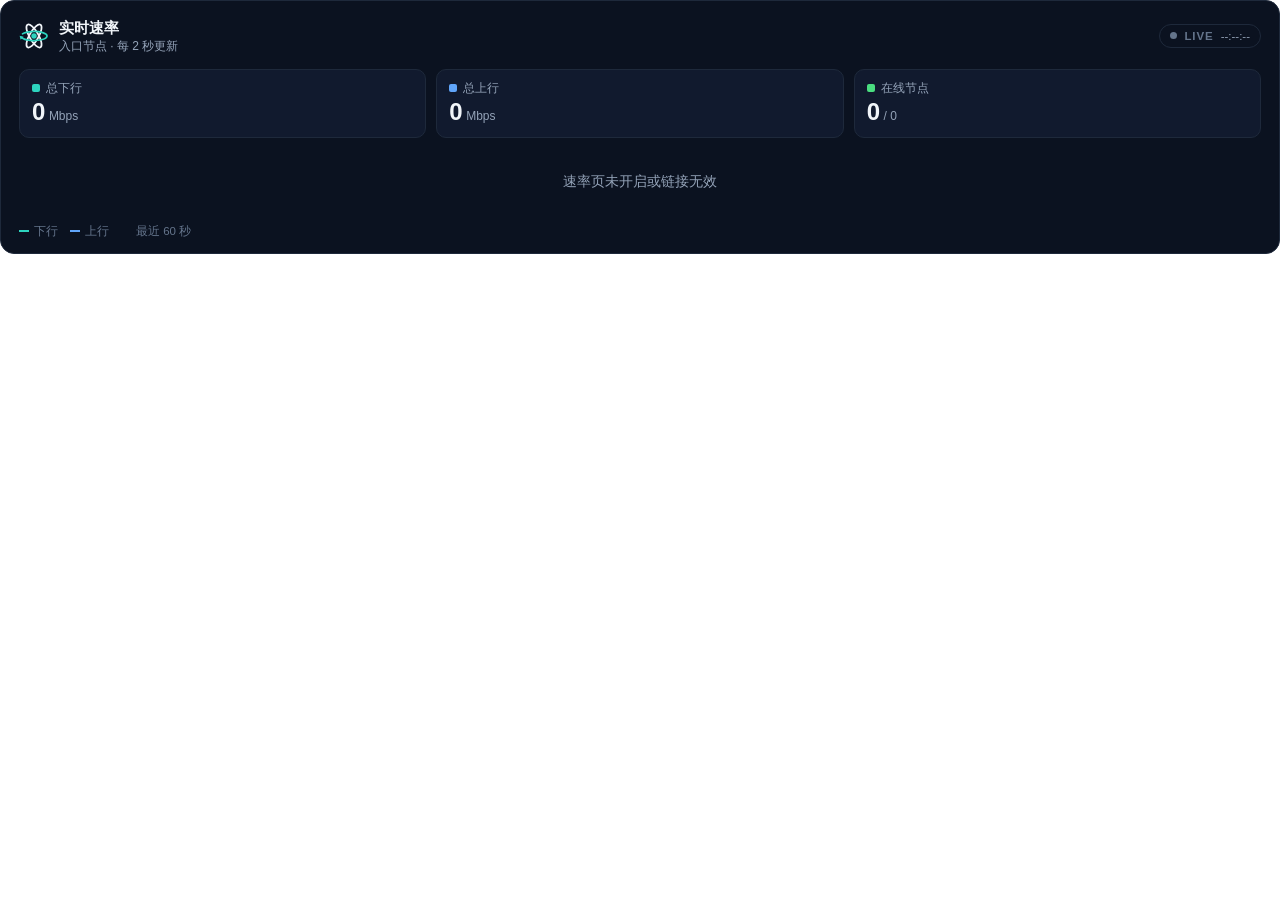
==== commit 224bd717: "实时速率上报与推送间隔改为 2 秒，曲线仍显示最近 60 秒 Co-Authored-By: Claude Opus 5.5 <noreply@anthropic.com> Claude-Sessio" ====
--- a/app/static/status.html
+++ b/app/static/status.html
@@ -108,7 +108,7 @@
       </svg>
       <div style="min-width:0">
         <div class="title" id="title">实时速率</div>
-        <div class="sub">入口节点 · 每秒更新</div>
+        <div class="sub">入口节点 · 每 2 秒更新</div>
       </div>
     </div>
     <div class="live" id="live"><i></i>LIVE <span class="clock" id="clock">--:--:--</span></div>
@@ -139,7 +139,7 @@
 const key = params.get("key") || "";
 const $id = (id) => document.getElementById(id);
 const esc = (v) => String(v ?? "").replace(/[&<>"']/g, (c) => ({ "&": "&amp;", "<": "&lt;", ">": "&gt;", '"': "&quot;", "'": "&#39;" }[c]));
-const HISTORY = 60;
+const HISTORY = 30;
 const MAX_DOTS = 10;
 const reduceMotion = window.matchMedia && matchMedia("(prefers-reduced-motion: reduce)").matches;
 
@@ -251,7 +251,7 @@
 function onData(data) {
   render(data);
   $id("clock").textContent = new Date().toLocaleTimeString("zh-CN", { hour12: false });
-  showLive(true, "数据每秒推送");
+  showLive(true, "数据每 2 秒推送");
 }
 function showInvalid() {
   $id("rows").innerHTML = ""; rows.clear();
@@ -259,7 +259,7 @@
   showLive(false, "");
 }
 
-// 先确认链接有效，再建立 SSE 推送（每秒一次）；SSE 不可用时退回每 2 秒轮询
+// 先确认链接有效，再建立 SSE 推送（每 2 秒一次）；SSE 不可用时退回每 2 秒轮询
 let es = null;
 let timer = null;
 async function check() {
